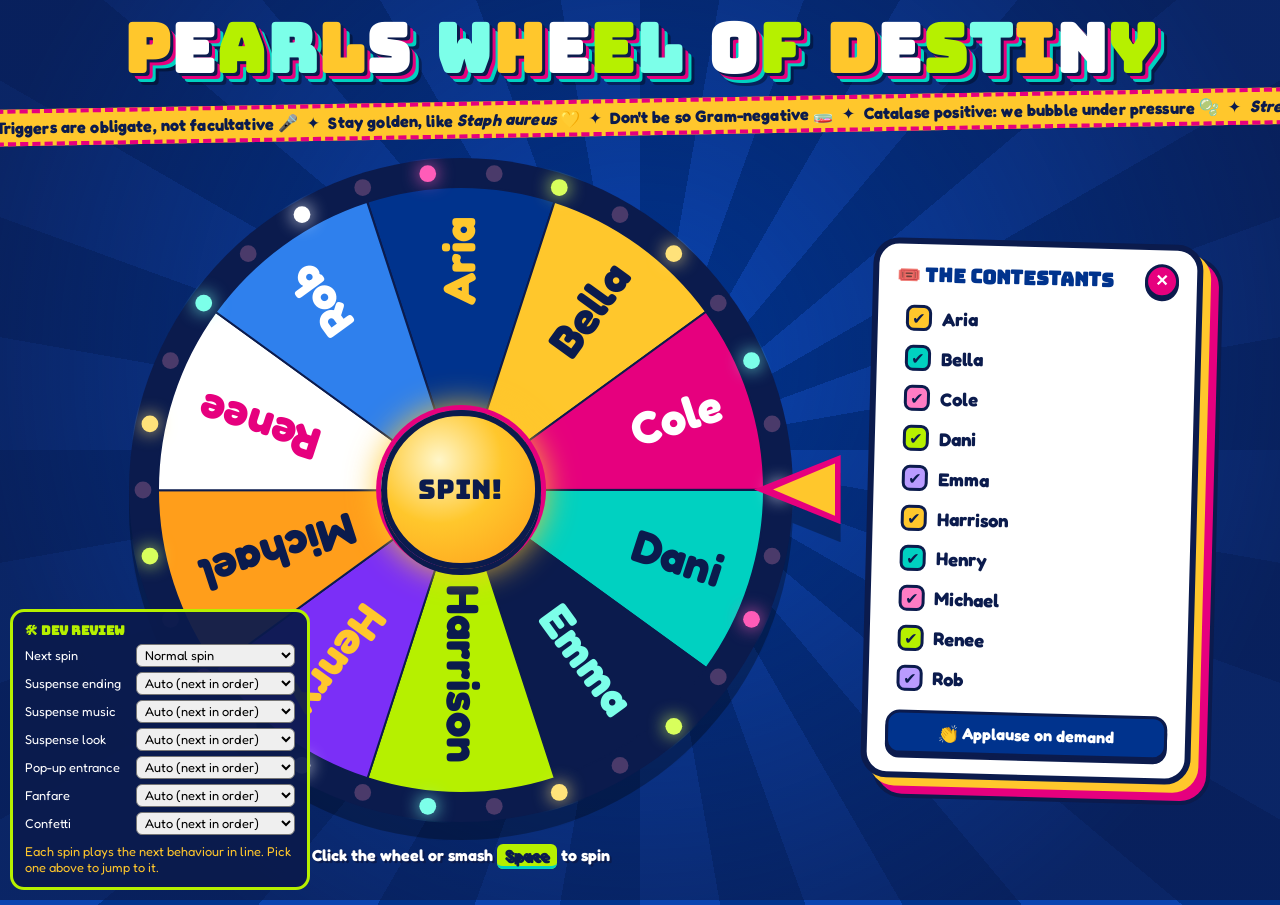
==== dev/index.html @ d744fd5f "Microbiology pun ticker and /dev review page Co-Authored-By: Claude Fable 5.2 <noreply@anthropic.com" ====
<!doctype html>
<html lang="en" data-dev>
<head>
<meta charset="utf-8">
<meta name="viewport" content="width=device-width, initial-scale=1">
<title>PEARLS Wheel — dev review</title>
<meta name="robots" content="noindex">
<link rel="icon" href="data:image/svg+xml,<svg xmlns='http://www.w3.org/2000/svg' viewBox='0 0 100 100'><text y='.9em' font-size='90'>🎡</text></svg>">
<link rel="preconnect" href="https://fonts.googleapis.com">
<link rel="preconnect" href="https://fonts.gstatic.com" crossorigin>
<link href="https://fonts.googleapis.com/css2?family=Bungee&family=Bungee+Shade&family=Fredoka:wght@500;700&display=swap" rel="stylesheet">
<link rel="stylesheet" href="../style.css">
</head>
<body>
<header>
  <h1 id="title" aria-label="PEARLS Wheel of Destiny">PEARLS WHEEL OF DESTINY</h1>
  <div class="marquee" aria-hidden="true"><div class="marquee-inner"></div></div>
</header>

<main>
  <section class="stage">
    <div class="wheel-wrap" id="wheelWrap">
      <canvas id="wheel" aria-label="Spinning wheel of classmates"></canvas>
      <button id="spin" class="hub" type="button">SPIN!</button>
      <div class="pointer" id="pointer" aria-hidden="true"></div>
    </div>
    <p class="hint">Click the wheel or smash <kbd>Space</kbd> to spin</p>
  </section>

  <aside class="panel" id="panel">
    <div class="panel-head">
      <h2>🎟️ The Contestants</h2>
      <button type="button" id="hidePanel" aria-label="Hide the names panel" title="Hide panel">✕</button>
    </div>
    <fieldset id="list"></fieldset>
    <div class="buttons">
      <button type="button" id="clapBtn">👏 Applause on demand</button>
    </div>
  </aside>
</main>

<button type="button" id="showPanel" aria-label="Show the names panel">🎟️ Names</button>

<div id="banner" hidden aria-live="assertive"><p class="big" id="bannerBig"></p><p class="vs" id="bannerVs"></p></div>

<div class="modal" id="modal" hidden role="dialog" aria-modal="true" aria-labelledby="winnerName">
  <div class="burst" aria-hidden="true"></div>
  <div class="card" id="card">
    <p class="hype" id="hype">THE WHEEL HAS SPOKEN!</p>
    <div class="winner-row">
      <span class="clap" aria-hidden="true">👏</span>
      <p class="winner" id="winnerName"></p>
      <span class="clap flip" aria-hidden="true">👏</span>
    </div>
    <p class="sub" id="sub"></p>
    <button type="button" id="remove" class="primary">Remove &amp; carry on 🎤</button>
    <button type="button" id="keep" class="ghost">Oops — keep them on the wheel</button>
  </div>
</div>

<canvas id="confetti" aria-hidden="true"></canvas>
<div id="rain" aria-hidden="true"></div>
<script src="../app.js"></script>
</body>
</html>
---- style.css ----
:root {
  --blue: #00338D;
  --navy: #0B1B4D;
  --gold: #FFC72C;
  --orange: #FF9E1B;
  --sky: #2F80ED;
  --pink: #E6007E;
  --teal: #00D1C1;
  --lime: #B6F000;
  --purple: #7B2FF7;
  --white: #fff;
}
* { box-sizing: border-box; }
[hidden] { display: none !important; }
html, body { margin: 0; min-height: 100%; }
body {
  font-family: 'Fredoka', system-ui, sans-serif;
  color: var(--white);
  background: var(--navy);
  overflow-x: hidden;
}
/* rotating sunburst backdrop */
body::before {
  content: '';
  position: fixed;
  top: 50%; left: 50%;
  width: 300vmax; height: 300vmax;
  margin: -150vmax 0 0 -150vmax;
  background: repeating-conic-gradient(#00338D 0 10deg, #0a44b0 10deg 20deg);
  animation: spin 90s linear infinite;
  z-index: -2;
}
body::after {
  content: '';
  position: fixed; inset: 0;
  background: radial-gradient(circle at 50% 40%, transparent 0, rgba(11,27,77,.75) 80%);
  z-index: -1;
  pointer-events: none;
}
body.party::before {
  background: repeating-conic-gradient(#00338D 0 10deg, #FFC72C 10deg 20deg, #E6007E 20deg 30deg, #00D1C1 30deg 40deg, #7B2FF7 40deg 50deg, #B6F000 50deg 60deg);
  animation-duration: 6s;
}
@keyframes spin { to { transform: rotate(360deg); } }

/* ---------- header ---------- */
header { text-align: center; padding: 14px 8px 0; }
h1 {
  font-family: 'Bungee', sans-serif;
  font-size: clamp(1.7rem, 5.6vw, 4.2rem);
  margin: 0;
  line-height: 1.05;
  color: var(--gold);
  text-shadow: 3px 3px 0 var(--navy), 6px 6px 0 var(--pink), 9px 9px 0 var(--teal), 12px 12px 0 rgba(0,0,0,.35);
  letter-spacing: .02em;
}
h1 span { display: inline-block; animation: bop 1.2s ease-in-out infinite; }
h1 span:nth-child(4n+2) { color: var(--white); }
h1 span:nth-child(4n+3) { color: var(--lime); }
h1 span:nth-child(4n) { color: #7CFFE9; }
h1 span.sp { width: .35em; }
@keyframes bop {
  0%, 100% { transform: translateY(0) rotate(-4deg); }
  50% { transform: translateY(-.18em) rotate(5deg) scale(1.08); }
}
.marquee {
  margin: 14px auto 0;
  overflow: hidden;
  background: var(--gold);
  color: var(--navy);
  font-weight: 700;
  border-block: 4px dashed var(--pink);
  transform: rotate(-1deg) scale(1.02);
  white-space: nowrap;
}
.marquee-inner { display: inline-block; animation: scroll 22s linear infinite; padding: 4px 0; }
@keyframes scroll { to { transform: translateX(-50%); } }

/* ---------- layout ---------- */
main {
  display: grid;
  grid-template-columns: minmax(0, 1fr) 330px;
  gap: 28px;
  align-items: center;
  max-width: 1150px;
  margin: 0 auto;
  padding: 22px 18px 40px;
}
body.panel-hidden main { grid-template-columns: minmax(0, 1fr); }
body.panel-hidden .panel { display: none; }
.stage { position: relative; display: flex; flex-direction: column; align-items: center; }
.wheel-wrap {
  position: relative;
  width: min(100%, 74vh, 680px);
  aspect-ratio: 1;
  filter: drop-shadow(0 18px 0 rgba(0,0,0,.3));
  animation: breathe 3s ease-in-out infinite;
  transition: transform .7s cubic-bezier(.3, 1.4, .5, 1);
}
@keyframes breathe { 50% { transform: scale(1.015) rotate(.6deg); } }
body.spinning .wheel-wrap { animation: rumble .12s linear infinite; }
@keyframes rumble {
  0% { transform: translate(1px, -1px) rotate(-.3deg); }
  50% { transform: translate(-1px, 1px) rotate(.3deg); }
  100% { transform: translate(1px, 1px) rotate(0); }
}
#wheel { position: absolute; inset: 0; width: 100%; height: 100%; cursor: pointer; border-radius: 50%; }
.hub {
  position: absolute; top: 50%; left: 50%;
  width: 24%; aspect-ratio: 1;
  transform: translate(-50%, -50%);
  border-radius: 50%;
  border: 6px solid var(--navy);
  background: radial-gradient(circle at 35% 30%, #fff6c9, var(--gold) 45%, var(--orange));
  color: var(--navy);
  font-family: 'Bungee', sans-serif;
  font-size: clamp(.9rem, 2.6vw, 1.7rem);
  cursor: pointer;
  box-shadow: 0 6px 0 var(--navy), 0 0 0 5px var(--pink), 0 0 30px 6px rgba(255,199,44,.8);
  animation: pulse 1s ease-in-out infinite;
}
.hub:active { margin-top: 4px; }
body.spinning .hub, body.sus .hub { animation: none; cursor: wait; }
@keyframes pulse { 50% { transform: translate(-50%, -50%) scale(1.1) rotate(-6deg); } }
.pointer {
  position: absolute; top: 50%; right: -7%;
  width: 13%; aspect-ratio: 1.25;
  margin-top: -5.2%;
  transform-origin: 85% 50%;
  background: var(--pink);
  clip-path: polygon(0 50%, 100% 0, 100% 100%);
}
.pointer::after {
  content: ''; position: absolute; inset: 12% 6% 12% 22%;
  background: var(--gold);
  clip-path: polygon(0 50%, 100% 0, 100% 100%);
}
.hint { margin: 22px 0 0; font-weight: 700; text-shadow: 2px 2px 0 var(--navy); animation: wiggle 2s ease-in-out infinite; }
@keyframes wiggle { 0%,100% { transform: rotate(-2deg); } 50% { transform: rotate(2deg); } }
kbd { background: var(--lime); color: var(--navy); padding: 1px 8px; border-radius: 6px; border-bottom: 3px solid var(--teal); font-family: inherit; }
header, .panel, .hint { transition: opacity .5s; }

/* ---------- panel ---------- */
.panel {
  background: var(--white);
  color: var(--navy);
  border: 6px solid var(--navy);
  border-radius: 26px;
  padding: 14px 18px 18px;
  box-shadow: 8px 8px 0 var(--gold), 16px 16px 0 var(--pink), 16px 16px 0 4px var(--navy);
  transform: rotate(1.5deg);
}
.panel.nudge { animation: nudge .5s; }
@keyframes nudge { 20% { transform: rotate(-4deg) scale(1.06); } 60% { transform: rotate(5deg) scale(1.06); } }
.panel-head { display: flex; align-items: center; justify-content: space-between; gap: 8px; margin-bottom: 8px; }
.panel h2 { font-family: 'Bungee', sans-serif; font-size: 1.2rem; margin: 0; color: var(--blue); }
#hidePanel {
  flex: none; width: 34px; height: 34px; border-radius: 50%;
  border: 3px solid var(--navy); background: var(--pink); color: #fff;
  font-weight: 700; font-size: 1rem; cursor: pointer; line-height: 1;
  box-shadow: 0 3px 0 var(--navy);
}
#hidePanel:hover { transform: rotate(90deg) scale(1.1); }
#showPanel {
  display: none;
  position: fixed; right: 14px; bottom: 14px; z-index: 6;
  font-family: 'Fredoka', sans-serif; font-weight: 700; font-size: 1rem;
  padding: 10px 16px; border-radius: 99px;
  border: 4px solid var(--navy); background: var(--lime); color: var(--navy);
  box-shadow: 4px 4px 0 var(--pink); cursor: pointer;
}
body.panel-hidden #showPanel { display: block; }
body.spinning #showPanel, body.sus #showPanel, body.finale #showPanel { display: none; }
fieldset { border: 0; margin: 0; padding: 0; display: grid; gap: 4px; min-width: 0; }
.row {
  display: flex; align-items: center; gap: 10px;
  padding: 5px 10px;
  border-radius: 14px;
  font-size: 1.15rem; font-weight: 700;
  cursor: pointer;
  transition: transform .15s, background .15s;
}
.row:hover { background: #fff3c4; transform: scale(1.04) rotate(-1deg); }
.row input {
  appearance: none; -webkit-appearance: none;
  width: 26px; height: 26px; margin: 0; flex: none;
  border: 3px solid var(--navy); border-radius: 8px;
  background: #fff; cursor: pointer;
  display: grid; place-items: center;
}
.row:nth-child(5n+1) input:checked { background: var(--gold); }
.row:nth-child(5n+2) input:checked { background: var(--teal); }
.row:nth-child(5n+3) input:checked { background: #ff7cc4; }
.row:nth-child(5n+4) input:checked { background: var(--lime); }
.row:nth-child(5n) input:checked { background: #b99bff; }
.row input:checked::after { content: '✔'; font-size: 16px; color: var(--navy); }
.row input:focus-visible, button:focus-visible { outline: 4px solid var(--sky); outline-offset: 2px; }
.row.done .name { text-decoration: line-through wavy var(--pink); opacity: .55; }
.row .badge { margin-left: auto; font-size: .8rem; background: var(--purple); color: #fff; padding: 2px 8px; border-radius: 99px; }
.buttons { display: grid; gap: 8px; margin-top: 14px; }
.buttons button, .card button {
  font-family: 'Fredoka', sans-serif; font-weight: 700; font-size: 1rem;
  padding: 9px 12px;
  border: 3px solid var(--navy); border-radius: 14px;
  background: var(--blue); color: #fff;
  cursor: pointer;
  box-shadow: 0 4px 0 var(--navy);
  transition: transform .1s;
}
.buttons button:hover, .card button:hover { transform: translateY(-2px) rotate(-1.5deg) scale(1.03); }
.buttons button:active, .card button:active { transform: translateY(3px); box-shadow: 0 1px 0 var(--navy); }

/* ---------- winner modal ---------- */
.modal {
  position: fixed; inset: 0; z-index: 10;
  display: grid; place-items: center;
  background: rgba(11,27,77,.72);
  padding: 16px;
  overflow: hidden;
}
.burst {
  position: absolute; top: 50%; left: 50%;
  width: 220vmax; height: 220vmax; margin: -110vmax 0 0 -110vmax;
  background: repeating-conic-gradient(rgba(255,199,44,.55) 0 8deg, transparent 8deg 16deg, rgba(230,0,126,.4) 16deg 24deg, transparent 24deg 32deg, rgba(0,209,193,.4) 32deg 40deg, transparent 40deg 48deg);
  animation: spin 9s linear infinite;
}
.card {
  position: relative;
  width: min(680px, 100%);
  text-align: center;
  background: var(--white); color: var(--navy);
  border: 8px solid var(--navy); border-radius: 34px;
  padding: 22px 20px 24px;
  box-shadow: 0 0 0 8px var(--gold), 0 0 0 16px var(--pink), 0 0 0 24px var(--teal), 0 30px 60px 24px rgba(0,0,0,.5);
  animation: pop .7s cubic-bezier(.2, 1.9, .4, 1) both, sway 1.1s ease-in-out .7s infinite;
}
.card.in-drop { animation-name: drop, sway; animation-timing-function: cubic-bezier(.3, 1.6, .5, 1), ease-in-out; }
.card.in-slam { animation-name: slam, sway; animation-timing-function: cubic-bezier(.2, 1.2, .3, 1), ease-in-out; }
.card.in-flip { animation-name: flipin, sway; animation-timing-function: cubic-bezier(.2, 1.5, .4, 1), ease-in-out; }
@keyframes pop { from { transform: scale(0) rotate(-200deg); } }
@keyframes drop { from { transform: translateY(-120vh) rotate(25deg); } }
@keyframes slam { from { transform: scale(7); opacity: 0; } }
@keyframes flipin { from { transform: perspective(800px) rotateX(-540deg) scale(.2); } to { transform: perspective(800px) rotateX(0) scale(1); } }
@keyframes sway { 0%,100% { transform: rotate(-2deg) scale(1); } 50% { transform: rotate(2deg) scale(1.03); } }
.hype { font-family: 'Bungee', sans-serif; font-size: clamp(1rem, 3.5vw, 1.6rem); margin: 0; color: var(--purple); }
.winner-row { display: flex; align-items: center; justify-content: center; gap: 10px; }
.winner {
  font-family: 'Bungee Shade', 'Bungee', sans-serif;
  font-size: clamp(2.6rem, 13vw, 7rem);
  line-height: 1.1; margin: 6px 0;
  color: var(--blue);
  text-shadow: 4px 4px 0 var(--gold);
  animation: flash .9s steps(1) infinite;
  white-space: nowrap;
}
@keyframes flash {
  0% { color: var(--blue); text-shadow: 4px 4px 0 var(--gold); }
  33% { color: var(--pink); text-shadow: 4px 4px 0 var(--teal); }
  66% { color: var(--purple); text-shadow: 4px 4px 0 var(--lime); }
}
.clap { font-size: clamp(2rem, 8vw, 4.5rem); animation: clap .28s ease-in-out infinite alternate; }
.clap.flip { animation-delay: .14s; }
@keyframes clap { from { transform: rotate(-25deg) scale(.85); } to { transform: rotate(20deg) scale(1.25); } }
.sub { font-size: 1.2rem; font-weight: 700; margin: 0 0 16px; }
.card button { display: block; width: 100%; margin-top: 10px; }
.card .primary { font-size: 1.3rem; background: var(--gold); color: var(--navy); padding: 14px; }
.card .ghost { background: #fff; color: var(--blue); box-shadow: none; border-style: dashed; font-size: .9rem; }

/* ---------- confetti + emoji rain ---------- */
#confetti { position: fixed; inset: 0; width: 100%; height: 100%; pointer-events: none; z-index: 20; }
#rain { position: fixed; inset: 0; pointer-events: none; z-index: 21; overflow: hidden; }
#rain span { position: absolute; top: -12vh; animation: fall linear forwards; }
@keyframes fall { to { transform: translateY(125vh) rotate(720deg); } }

/* ---------- suspense banner ---------- */
#banner {
  position: fixed; top: 5vh; left: 0; right: 0; z-index: 9;
  text-align: center; pointer-events: none; padding: 0 10px;
}
#banner p { margin: 0; font-family: 'Bungee', sans-serif; }
#banner .big {
  font-size: clamp(1.8rem, 7vw, 5rem); line-height: 1.05;
  color: var(--gold);
  text-shadow: 4px 4px 0 var(--navy), 8px 8px 0 var(--pink);
  animation: thump .5s ease-in-out infinite;
}
#banner .vs {
  display: inline-block; margin-top: 10px;
  font-size: clamp(1rem, 3.2vw, 2rem);
  background: var(--white); color: var(--purple);
  border: 5px solid var(--navy); border-radius: 99px; padding: 4px 22px;
  box-shadow: 6px 6px 0 var(--lime);
  animation: wiggle .4s ease-in-out infinite;
}
#banner .vs:empty { display: none; }
@keyframes thump { 0%, 100% { transform: scale(1) rotate(-2deg); } 50% { transform: scale(1.12) rotate(2deg); } }

/* ---------- suspense crawl (three looks) ---------- */
body.sus .stage, body.finale .stage { z-index: 5; }
body.sus header, body.sus .panel, body.sus .hint { opacity: .12; }
body.sus .pointer { filter: drop-shadow(0 0 14px #fff); }
body.sus::after { animation: pulseDark .6s ease-in-out infinite; }
@keyframes pulseDark { 50% { opacity: .7; } }
/* 1: zoom in on the pointer */
body.sus-zoom .wheel-wrap { animation: none; transform: scale(1.5); transform-origin: 100% 50%; }
body.sus-zoom::after { background: radial-gradient(circle at 60% 50%, rgba(11,27,77,.3) 0, rgba(5,10,35,.95) 70%); }
/* 2: lights out, spotlight on the wheel */
body.sus-spot .wheel-wrap { animation: none; transform: scale(1.1); }
body.sus-spot::before { filter: brightness(.25); }
body.sus-spot::after { background: radial-gradient(circle at 50% 50%, transparent 0, rgba(0,0,0,.9) 60%); }
/* 3: everything trembles and the colours go strange */
body.sus-shake .wheel-wrap { animation: rumble .09s linear infinite; }
body.sus-shake::before { animation: spin 90s linear infinite, hue 1.2s linear infinite; }
body.sus-shake::after { background: radial-gradient(circle at 50% 50%, rgba(230,0,126,.15) 0, rgba(60,0,60,.85) 80%); }
@keyframes hue { to { filter: hue-rotate(360deg); } }

/* ---------- the grand (pointless) finale: four versions ---------- */
body.finale header, body.finale .hint { opacity: .2; }
body.finale .hub { animation: pulse .25s linear infinite; }
body.finale::before { background: repeating-conic-gradient(#00338D 0 10deg, #FFC72C 10deg 20deg, #E6007E 20deg 30deg); animation-duration: 3s; }

body.finale-loopy .wheel-wrap { animation: loopy var(--fdur, 7.6s) ease-in-out both; }
@keyframes loopy {
  0%   { transform: translate(0, 0) perspective(900px) rotateY(0) rotateX(0) scale(1); }
  10%  { transform: translate(-22vw, -8vh) perspective(900px) rotateY(0) rotateX(0) scale(.55); }
  22%  { transform: translate(16vw, 9vh) perspective(900px) rotateY(360deg) rotateX(0) scale(1.2); }
  35%  { transform: translate(-10vw, 12vh) perspective(900px) rotateY(360deg) rotateX(360deg) scale(.8); }
  48%  { transform: translate(0, -14vh) perspective(900px) rotateY(720deg) rotateX(360deg) scale(.35); }
  60%  { transform: translate(20vw, -6vh) perspective(900px) rotateY(720deg) rotateX(720deg) scale(1.25); }
  72%  { transform: translate(-18vw, 6vh) perspective(900px) rotateY(1080deg) rotateX(720deg) scale(.6); }
  86%  { transform: translate(0, 0) perspective(900px) rotateY(1440deg) rotateX(1080deg) scale(1.55); }
  93%  { transform: translate(0, 0) perspective(900px) rotateY(1440deg) rotateX(1080deg) scale(.9); }
  100% { transform: translate(0, 0) perspective(900px) rotateY(1440deg) rotateX(1080deg) scale(1); }
}

body.finale-rogue .wheel-wrap { animation: rogue var(--fdur, 8.4s) linear both; }
@keyframes rogue {
  0%   { transform: translate(0, 0) scale(1); }
  8%   { transform: translate(-30vw, -20vh) scale(.4); }
  22%  { transform: translate(30vw, 12vh) scale(.4); }
  36%  { transform: translate(-8vw, 24vh) scale(.4); }
  50%  { transform: translate(-32vw, -4vh) scale(.4); }
  64%  { transform: translate(24vw, -22vh) scale(.4); }
  78%  { transform: translate(30vw, 20vh) scale(.4); }
  90%  { transform: translate(0, 0) scale(.4); }
  96%  { transform: translate(0, 0) scale(1.2); }
  100% { transform: translate(0, 0) scale(1); }
}

body.finale-epic .wheel-wrap { animation: epic var(--fdur, 9.5s) ease-in both; }
body.finale-epic::before { filter: brightness(.3); animation-duration: 40s; }
body.finale-epic::after { background: linear-gradient(#000 0 13%, rgba(0,0,0,.55) 13% 87%, #000 87%); }
body.finale-epic .hub { animation: none; }
body.finale-epic #banner .big { animation: none; letter-spacing: .12em; color: #fff; text-shadow: 0 0 24px var(--gold); }
body.finale-epic #banner .vs { animation: none; background: transparent; border: 0; box-shadow: none; color: var(--gold); }
@keyframes epic {
  0%   { transform: scale(.75); }
  92%  { transform: scale(1.4); }
  96%  { transform: scale(1.6); }
  100% { transform: scale(1); }
}

body.finale-overload .wheel-wrap { animation: rumble .07s linear infinite; }
body.finale-overload main { animation: hue .45s linear infinite; }
body.finale-overload::before { animation: spin 1.2s linear infinite, hue .3s linear infinite; }
body.finale-overload #banner .big { animation: glitch .18s steps(2) infinite; color: var(--lime); text-shadow: -4px 0 0 var(--pink), 4px 0 0 var(--teal); }
@keyframes glitch { 50% { transform: translate(6px, -3px) skewX(-8deg); opacity: .7; } }

@media (max-width: 860px) {
  main { grid-template-columns: 1fr; padding-top: 18px; }
  .wheel-wrap { width: min(92vw, 62vh); }
  .panel { transform: none; max-width: 480px; width: 100%; margin: 0 auto; }
  fieldset { grid-template-columns: 1fr 1fr; }
}

/* ---------- /dev review panel ---------- */
#dev {
  position: fixed; left: 10px; bottom: 10px; z-index: 30;
  width: min(300px, calc(100vw - 20px));
  display: grid; gap: 5px;
  background: rgba(11,27,77,.94); color: #fff;
  border: 3px solid var(--lime); border-radius: 14px;
  padding: 10px 12px; font-size: .8rem;
}
#dev strong { color: var(--lime); font-family: 'Bungee', sans-serif; }
#dev label { display: grid; grid-template-columns: 105px 1fr; align-items: center; gap: 6px; }
#dev select { font: inherit; padding: 2px 4px; border-radius: 6px; min-width: 0; }
#dev p { margin: 4px 0 0; color: var(--gold); line-height: 1.3; }
.marquee i { font-style: italic; }
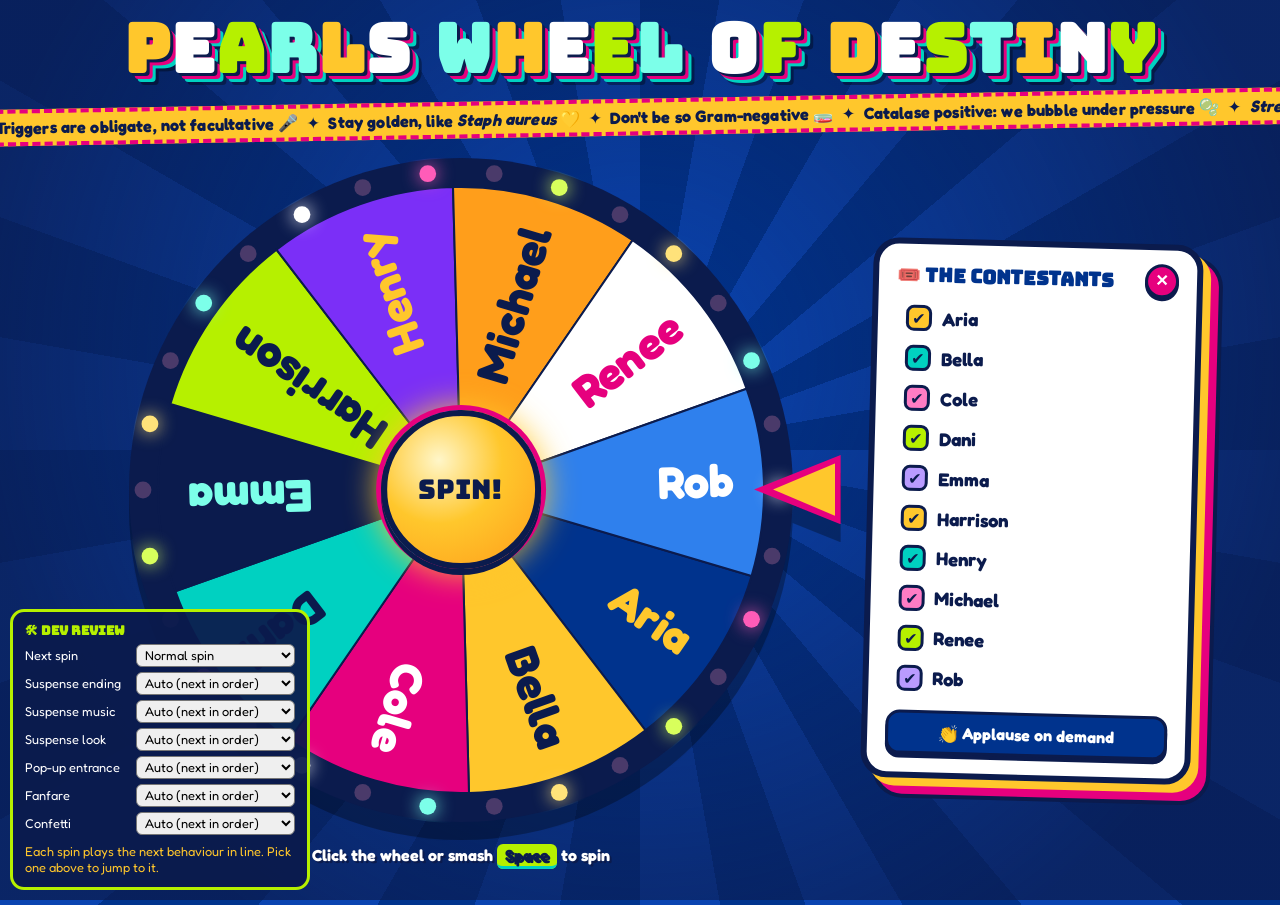
==== commit 3ad4826d: "Version-stamp script and style links so cached copies can't mismatch the page Co-Authored-By: Claude" ====
--- a/dev/index.html
+++ b/dev/index.html
@@ -9,7 +9,7 @@
 <link rel="preconnect" href="https://fonts.googleapis.com">
 <link rel="preconnect" href="https://fonts.gstatic.com" crossorigin>
 <link href="https://fonts.googleapis.com/css2?family=Bungee&family=Bungee+Shade&family=Fredoka:wght@500;700&display=swap" rel="stylesheet">
-<link rel="stylesheet" href="../style.css">
+<link rel="stylesheet" href="../style.css?v=202611211723">
 </head>
 <body>
 <header>
@@ -60,6 +60,6 @@
 
 <canvas id="confetti" aria-hidden="true"></canvas>
 <div id="rain" aria-hidden="true"></div>
-<script src="../app.js"></script>
+<script src="../app.js?v=202611211723"></script>
 </body>
 </html>
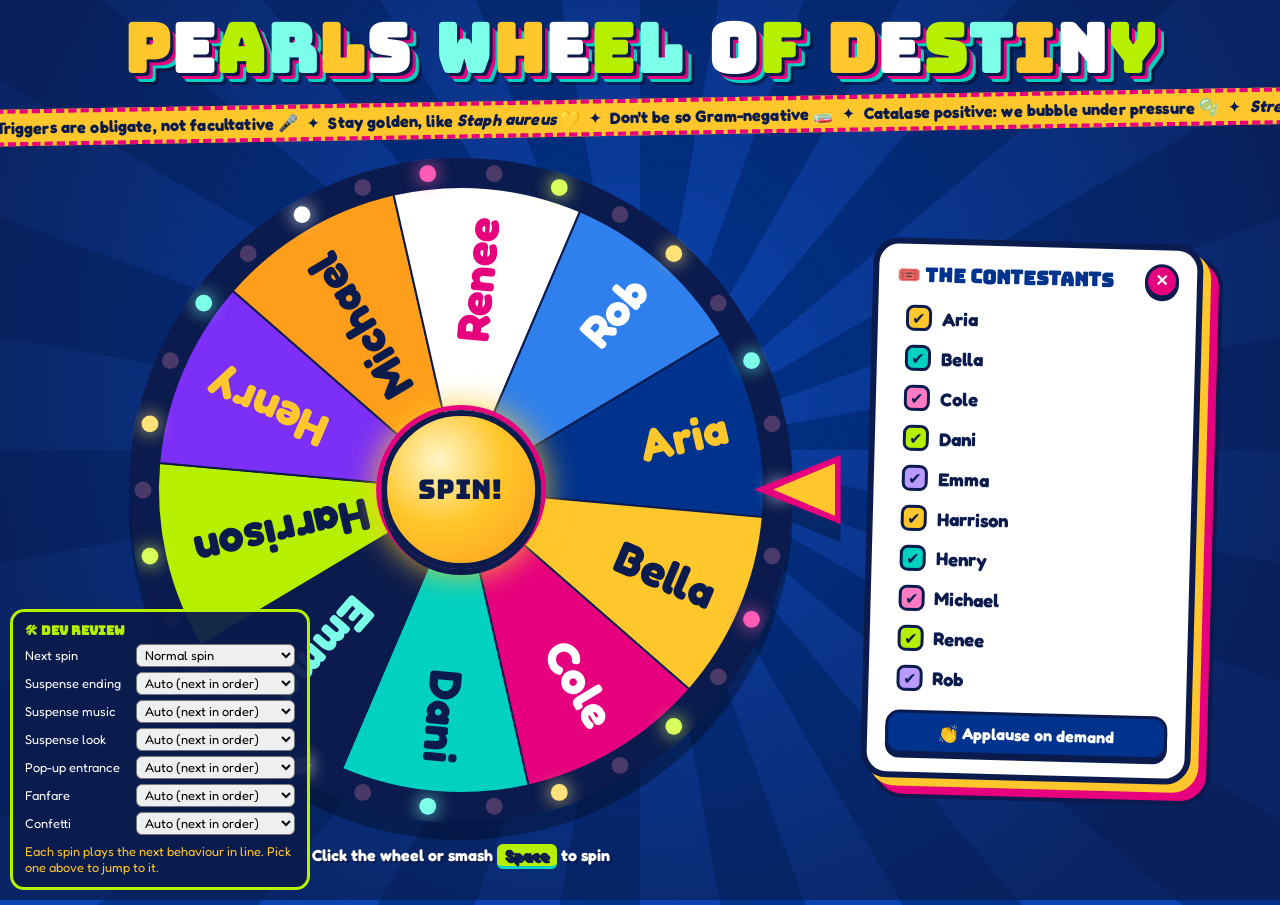
==== commit 807dfd03: "Close suspense spins now happen half the time Co-Authored-By: Claude Fable 5.2 <noreply@anthropic.co" ====
--- a/dev/index.html
+++ b/dev/index.html
@@ -9,7 +9,7 @@
 <link rel="preconnect" href="https://fonts.googleapis.com">
 <link rel="preconnect" href="https://fonts.gstatic.com" crossorigin>
 <link href="https://fonts.googleapis.com/css2?family=Bungee&family=Bungee+Shade&family=Fredoka:wght@500;700&display=swap" rel="stylesheet">
-<link rel="stylesheet" href="../style.css?v=202611211723">
+<link rel="stylesheet" href="../style.css?v=202611211726">
 </head>
 <body>
 <header>
@@ -60,6 +60,6 @@
 
 <canvas id="confetti" aria-hidden="true"></canvas>
 <div id="rain" aria-hidden="true"></div>
-<script src="../app.js?v=202611211723"></script>
+<script src="../app.js?v=202611211726"></script>
 </body>
 </html>
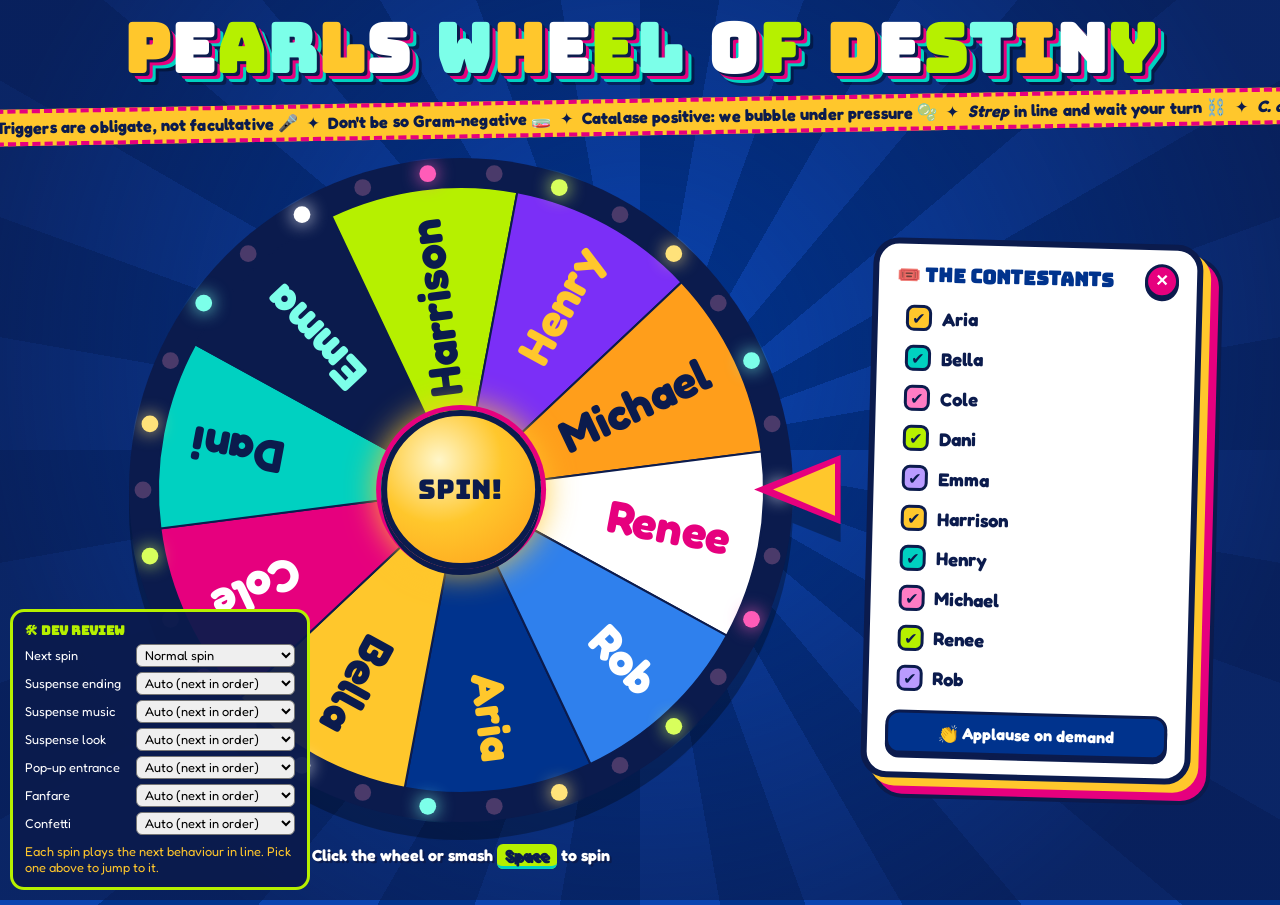
==== commit f4467448: "Ticker: the 28 screened microbiology puns Co-Authored-By: Claude Fable 5.2 <noreply@anthropic.com>" ====
--- a/dev/index.html
+++ b/dev/index.html
@@ -9,7 +9,7 @@
 <link rel="preconnect" href="https://fonts.googleapis.com">
 <link rel="preconnect" href="https://fonts.gstatic.com" crossorigin>
 <link href="https://fonts.googleapis.com/css2?family=Bungee&family=Bungee+Shade&family=Fredoka:wght@500;700&display=swap" rel="stylesheet">
-<link rel="stylesheet" href="../style.css?v=202611211726">
+<link rel="stylesheet" href="../style.css?v=202611212057">
 </head>
 <body>
 <header>
@@ -60,6 +60,6 @@
 
 <canvas id="confetti" aria-hidden="true"></canvas>
 <div id="rain" aria-hidden="true"></div>
-<script src="../app.js?v=202611211726"></script>
+<script src="../app.js?v=202611212057"></script>
 </body>
 </html>
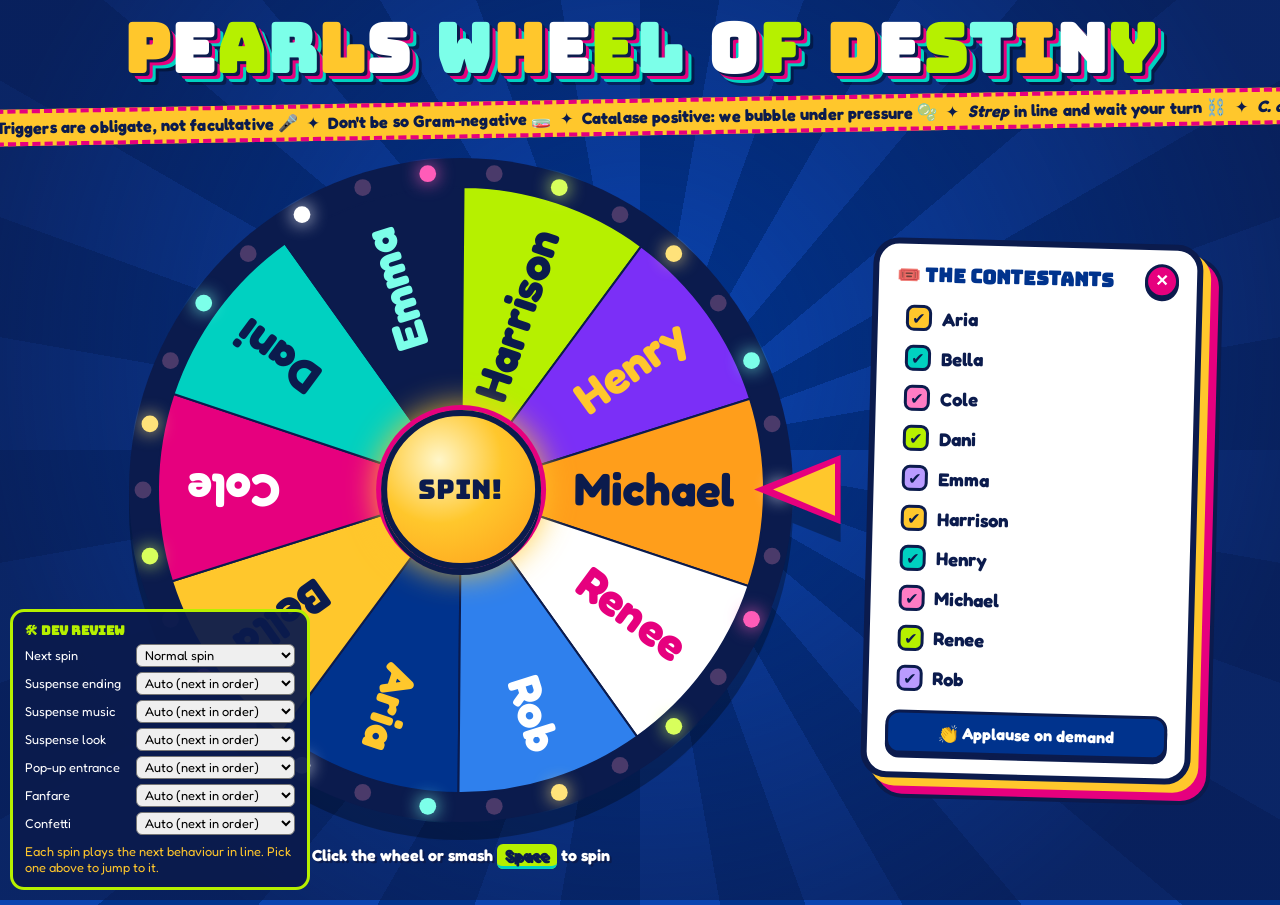
==== commit a0caeffb: "Faster spins (2-3s normal, 4-5s special) and gentler sound Co-Authored-By: Claude Fable 5.2 <noreply" ====
--- a/dev/index.html
+++ b/dev/index.html
@@ -9,7 +9,7 @@
 <link rel="preconnect" href="https://fonts.googleapis.com">
 <link rel="preconnect" href="https://fonts.gstatic.com" crossorigin>
 <link href="https://fonts.googleapis.com/css2?family=Bungee&family=Bungee+Shade&family=Fredoka:wght@500;700&display=swap" rel="stylesheet">
-<link rel="stylesheet" href="../style.css?v=202611212057">
+<link rel="stylesheet" href="../style.css?v=202611212101">
 </head>
 <body>
 <header>
@@ -60,6 +60,6 @@
 
 <canvas id="confetti" aria-hidden="true"></canvas>
 <div id="rain" aria-hidden="true"></div>
-<script src="../app.js?v=202611212057"></script>
+<script src="../app.js?v=202611212101"></script>
 </body>
 </html>
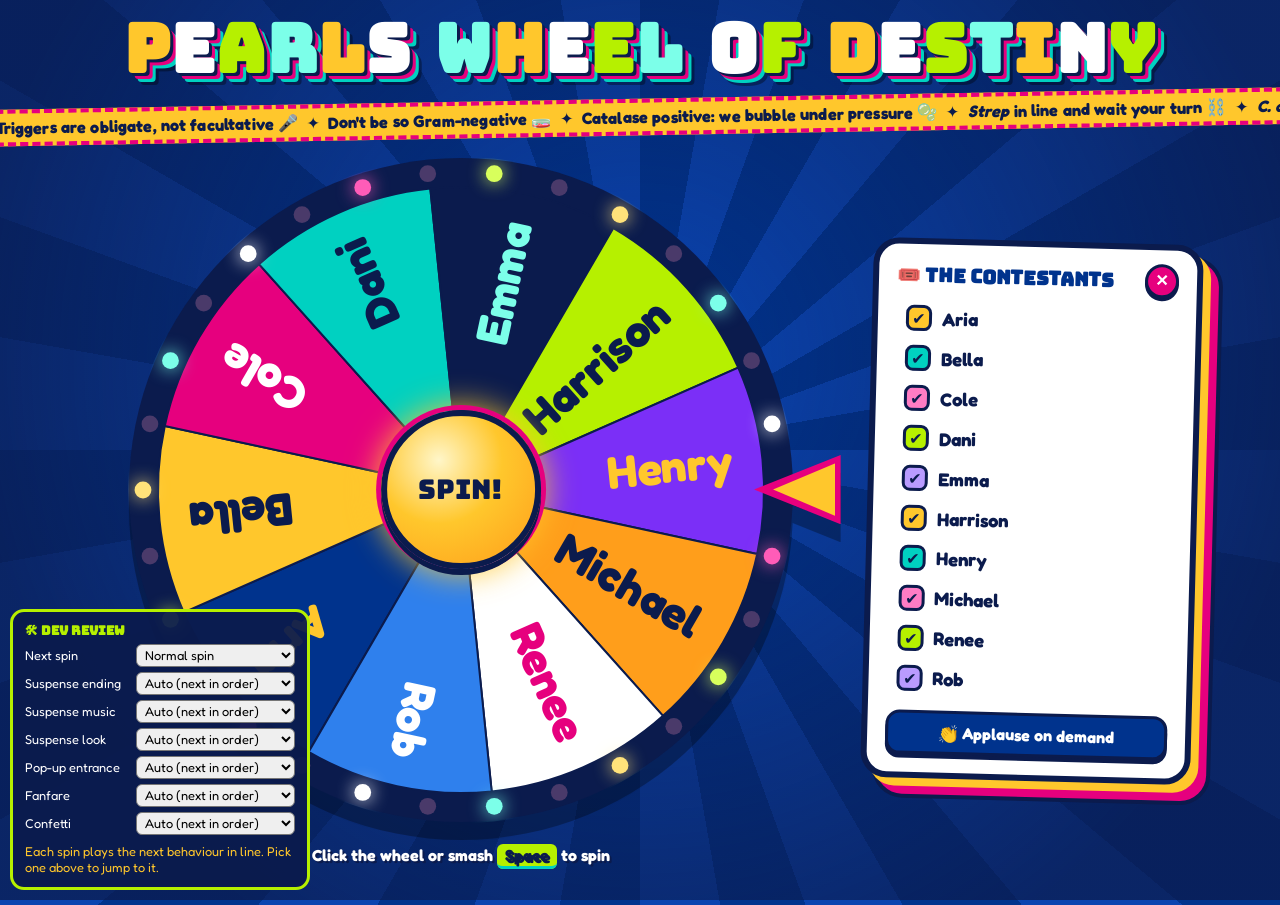
==== commit 2f3b2cc8: "Deal suspense spins from a shuffled hand so they reliably happen half the time Co-Authored-By: Claud" ====
--- a/dev/index.html
+++ b/dev/index.html
@@ -9,7 +9,7 @@
 <link rel="preconnect" href="https://fonts.googleapis.com">
 <link rel="preconnect" href="https://fonts.gstatic.com" crossorigin>
 <link href="https://fonts.googleapis.com/css2?family=Bungee&family=Bungee+Shade&family=Fredoka:wght@500;700&display=swap" rel="stylesheet">
-<link rel="stylesheet" href="../style.css?v=202611212101">
+<link rel="stylesheet" href="../style.css?v=202611222309">
 </head>
 <body>
 <header>
@@ -60,6 +60,6 @@
 
 <canvas id="confetti" aria-hidden="true"></canvas>
 <div id="rain" aria-hidden="true"></div>
-<script src="../app.js?v=202611212101"></script>
+<script src="../app.js?v=202611222309"></script>
 </body>
 </html>
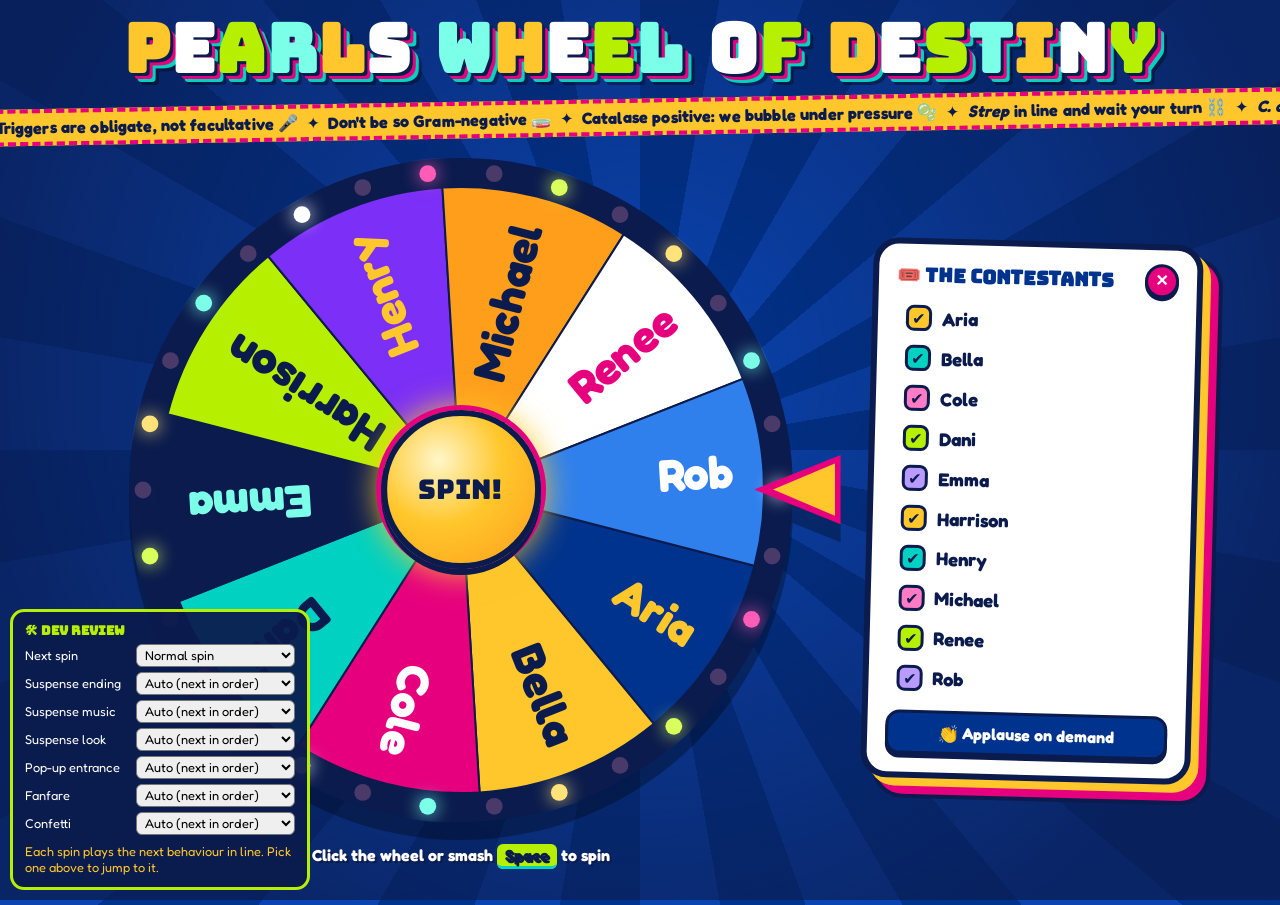
==== commit 2ab2e823: "Suspense crawls tip into the next name, pause on the result, wheel can escape on regular spins Co-Au" ====
--- a/dev/index.html
+++ b/dev/index.html
@@ -9,7 +9,7 @@
 <link rel="preconnect" href="https://fonts.googleapis.com">
 <link rel="preconnect" href="https://fonts.gstatic.com" crossorigin>
 <link href="https://fonts.googleapis.com/css2?family=Bungee&family=Bungee+Shade&family=Fredoka:wght@500;700&display=swap" rel="stylesheet">
-<link rel="stylesheet" href="../style.css?v=202611222309">
+<link rel="stylesheet" href="../style.css?v=202611222313">
 </head>
 <body>
 <header>
@@ -60,6 +60,6 @@
 
 <canvas id="confetti" aria-hidden="true"></canvas>
 <div id="rain" aria-hidden="true"></div>
-<script src="../app.js?v=202611222309"></script>
+<script src="../app.js?v=202611222313"></script>
 </body>
 </html>
